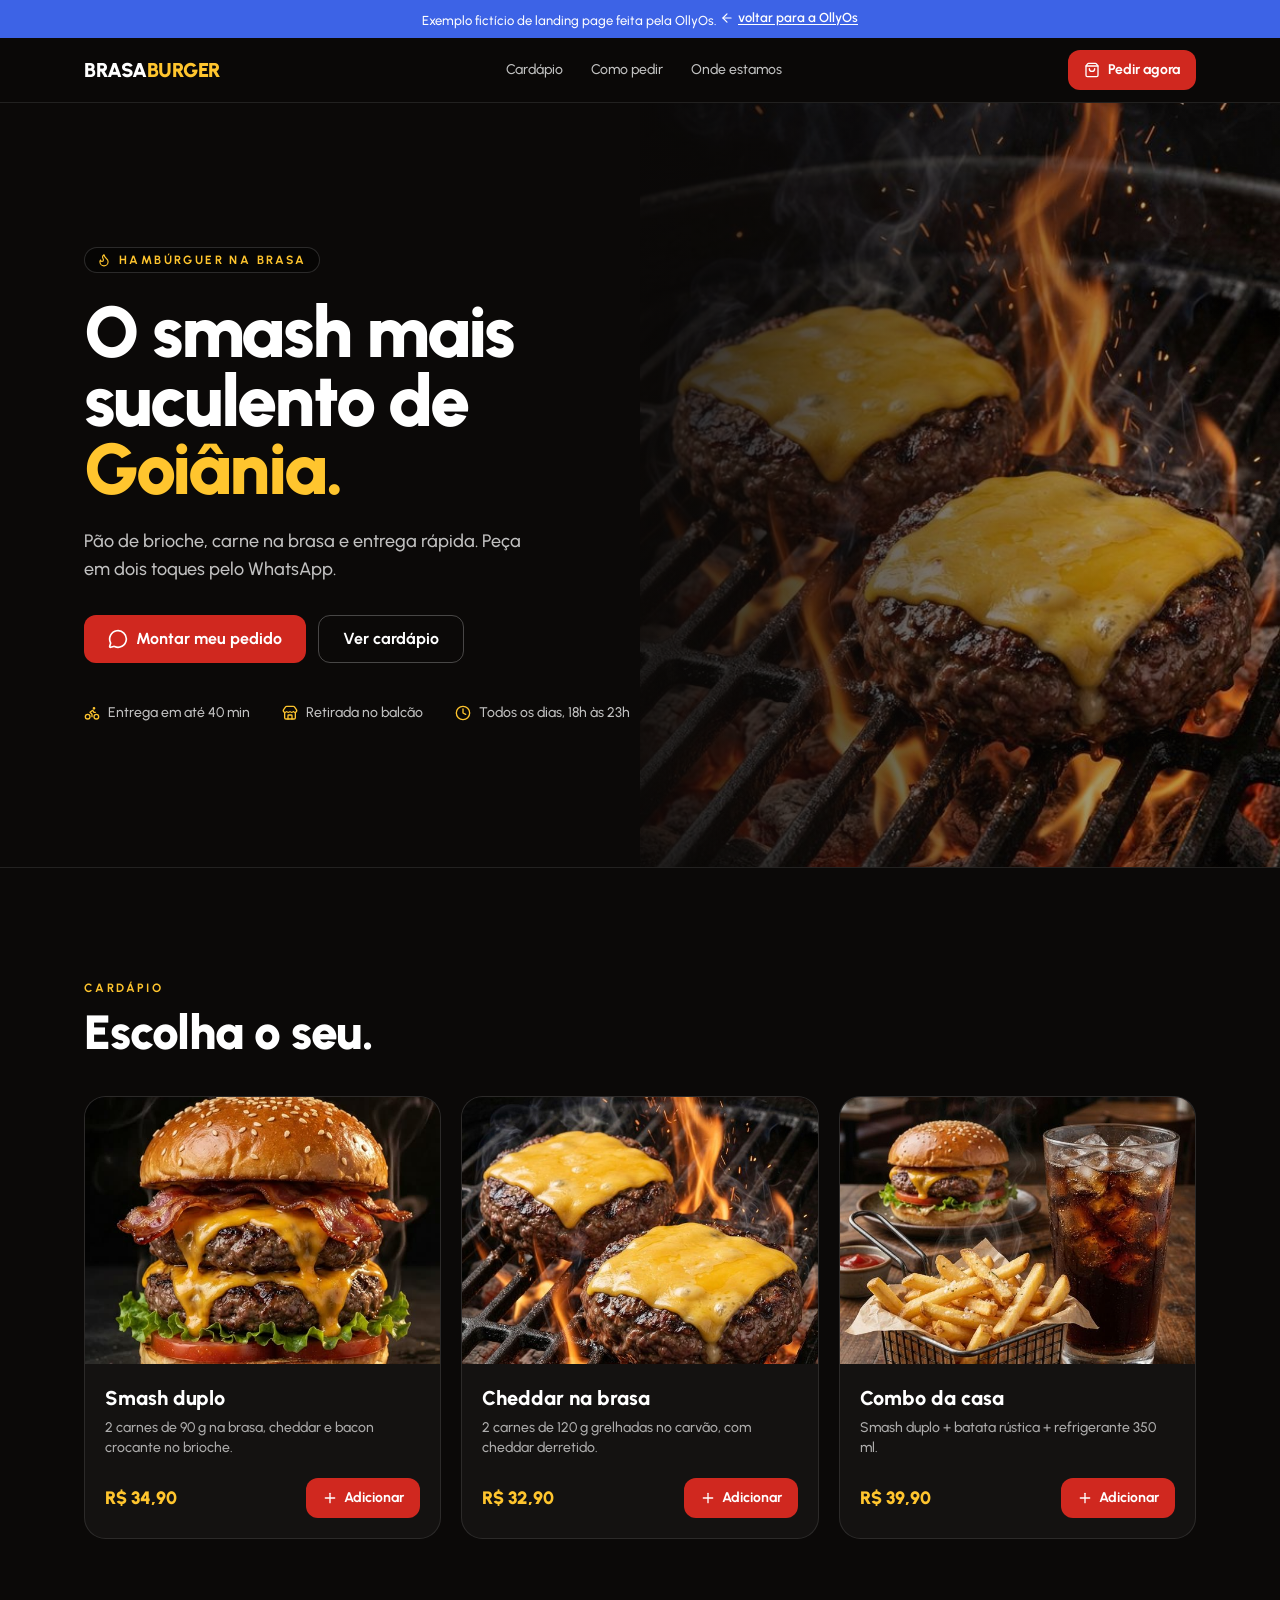
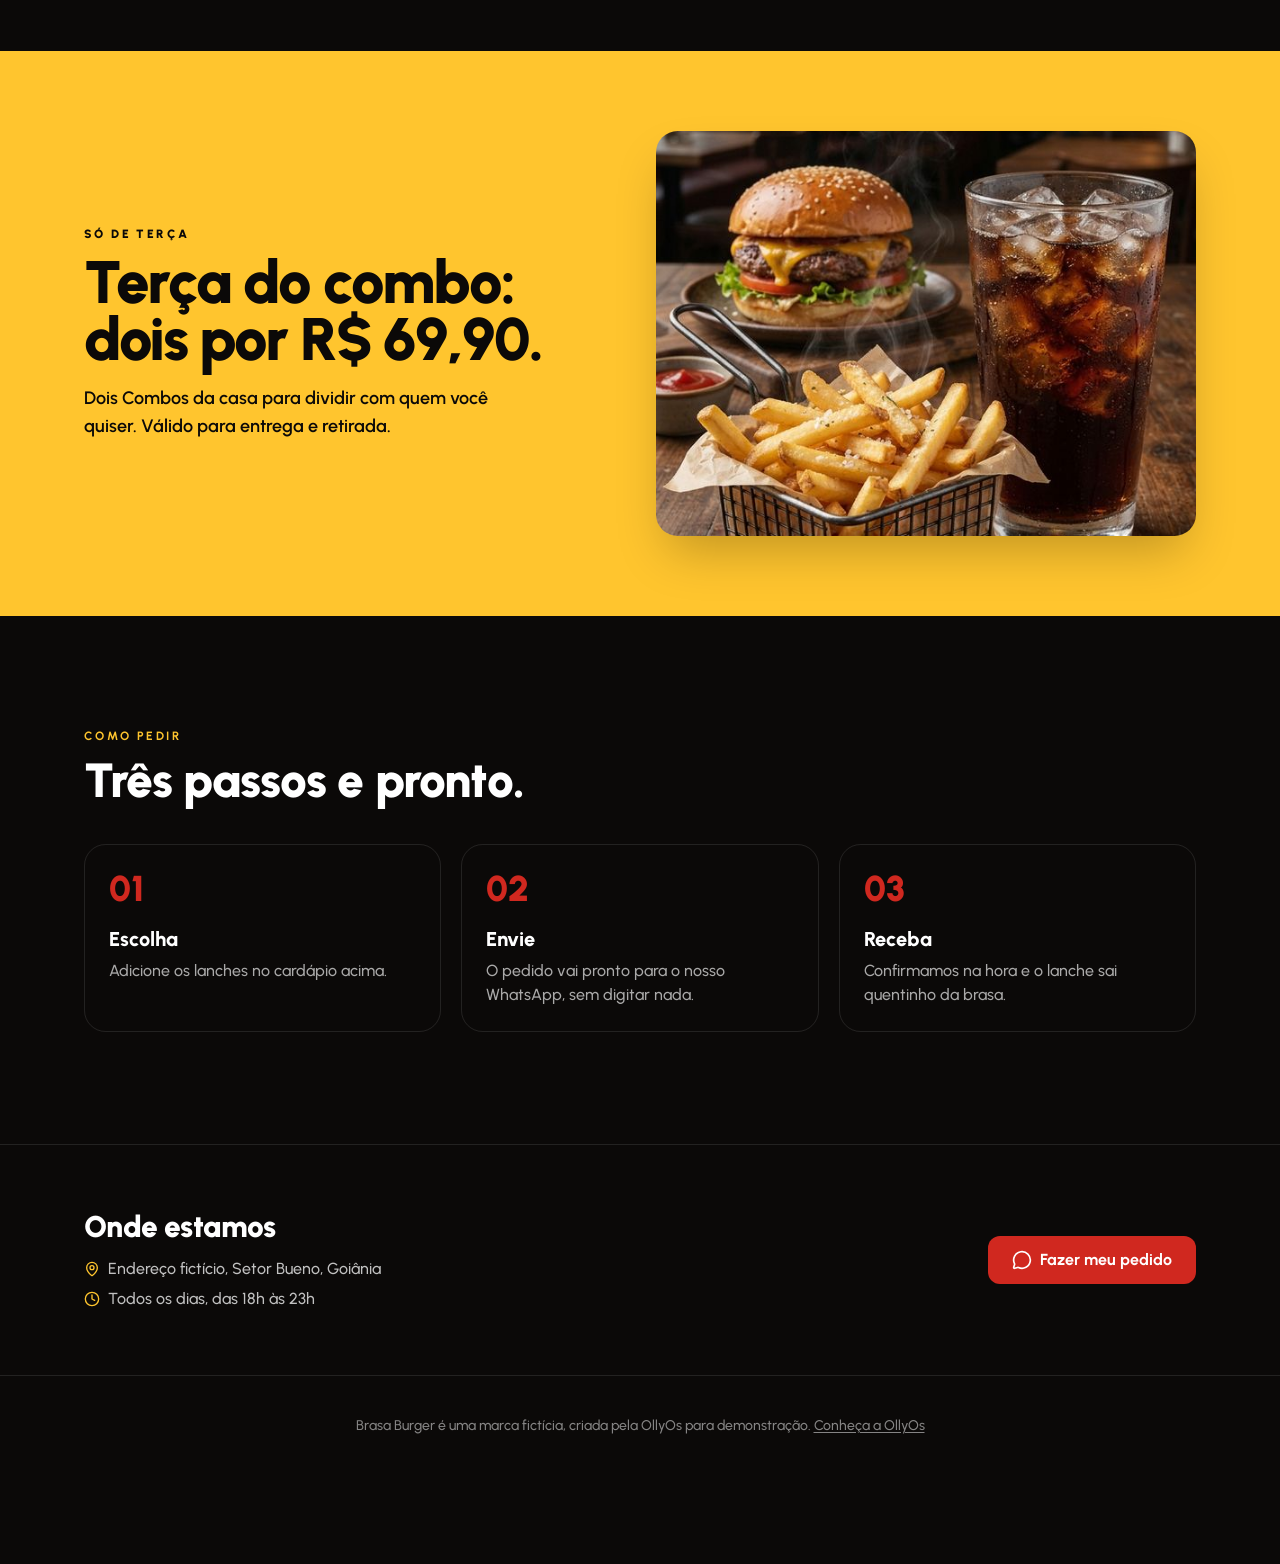
==== exemplo-site.html @ 30cc41c3 "Amostra grátis, site de exemplo em tela cheia, limites do CRM e regras de cancelamento nos combos Co" ====
<!doctype html>
<html lang="pt-BR">
  <head>
    <meta name="robots" content="noindex, nofollow" />
    <meta charset="UTF-8" />
    <meta name="viewport" content="width=device-width, initial-scale=1.0, viewport-fit=cover" />
    <title>Brasa Burger — exemplo de site — OllyOs</title>
    <meta name="description" content="Exemplo fictício de landing page de hamburgueria, feito pela OllyOs." />
    <meta name="theme-color" content="#0B0908" />
    <link rel="icon" type="image/png" href="favicon.png" />
    <link rel="apple-touch-icon" href="apple-touch-icon.png" />
    <style>html,body{background:#0b0908}</style>
    <script type="module" crossorigin src="./assets/exemploSite-xk24QhPI.js"></script>
    <link rel="modulepreload" crossorigin href="./assets/createLucideIcon-D706LfEn.js">
    <link rel="modulepreload" crossorigin href="./assets/plus-B16WpxLo.js">
    <link rel="stylesheet" crossorigin href="./assets/createLucideIcon-DLbm3dFb.css">
  </head>
  <body>
    <div id="root"></div>
  </body>
</html>
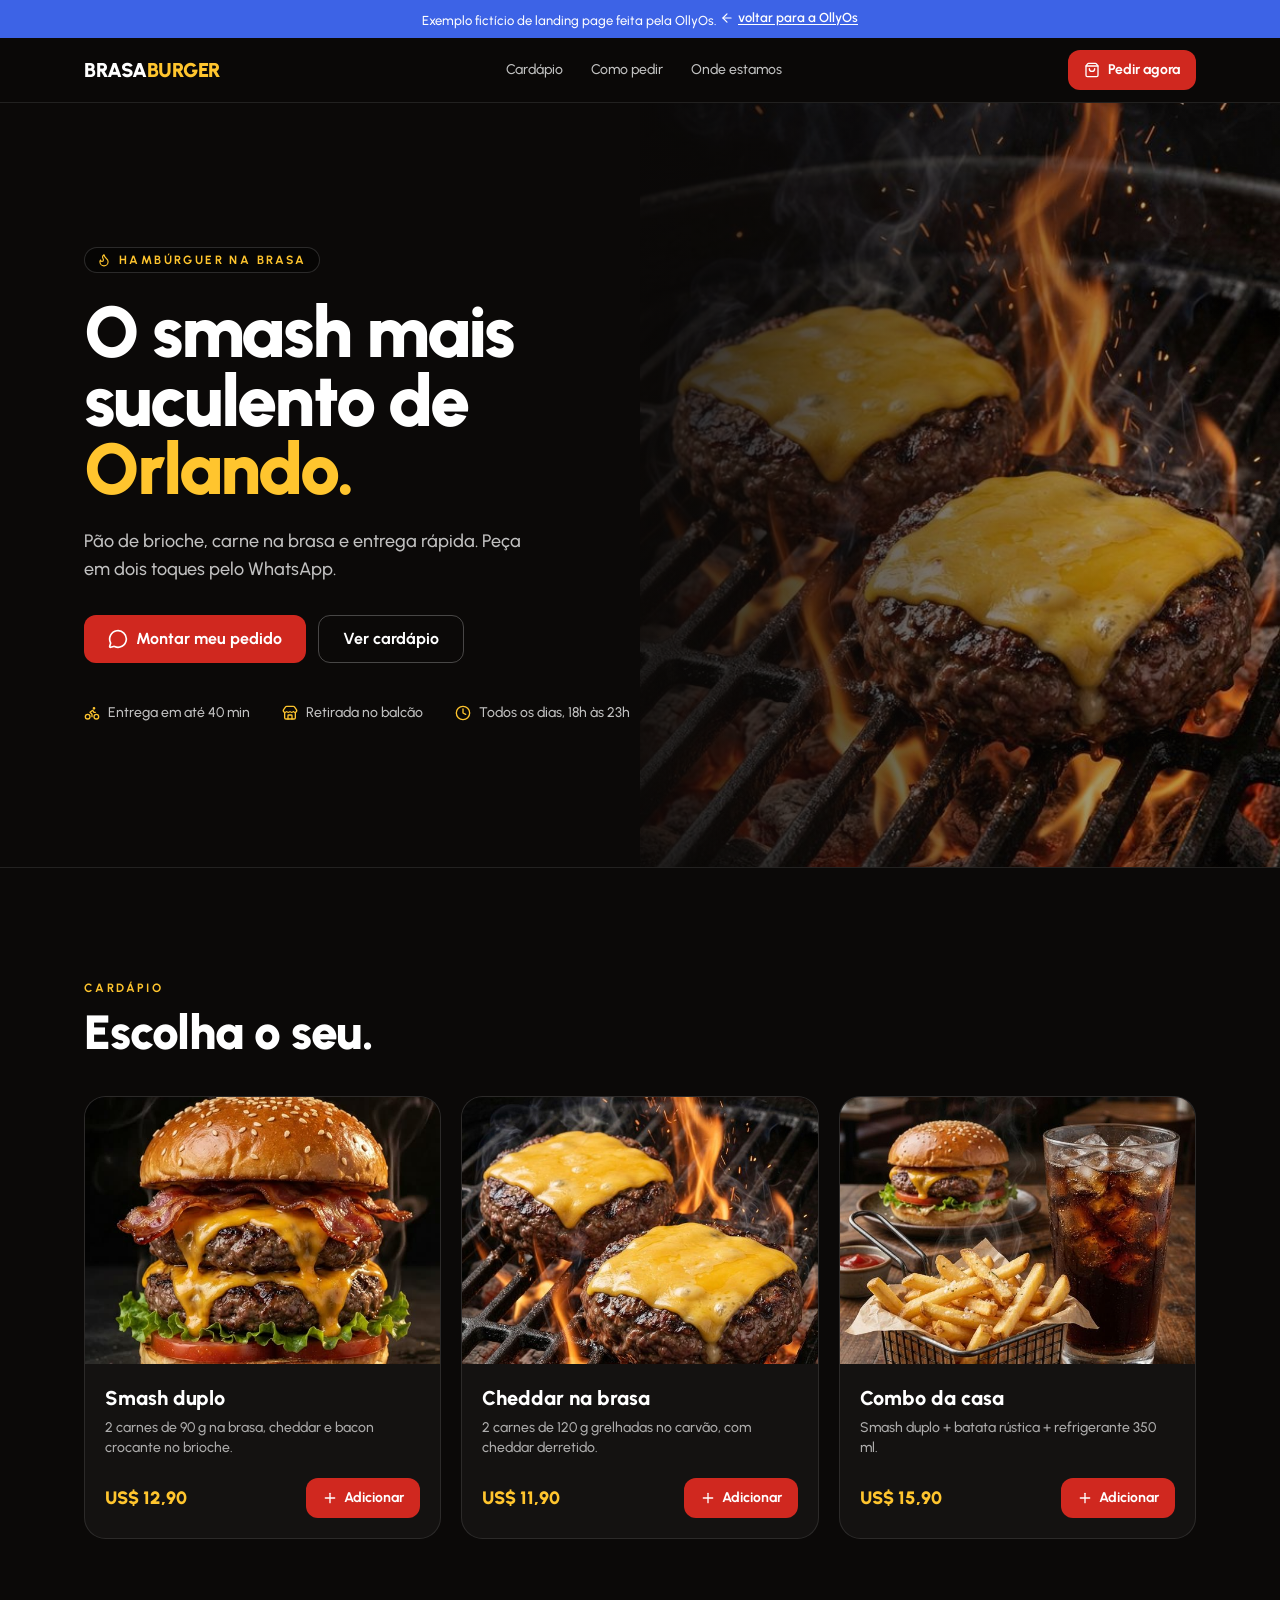
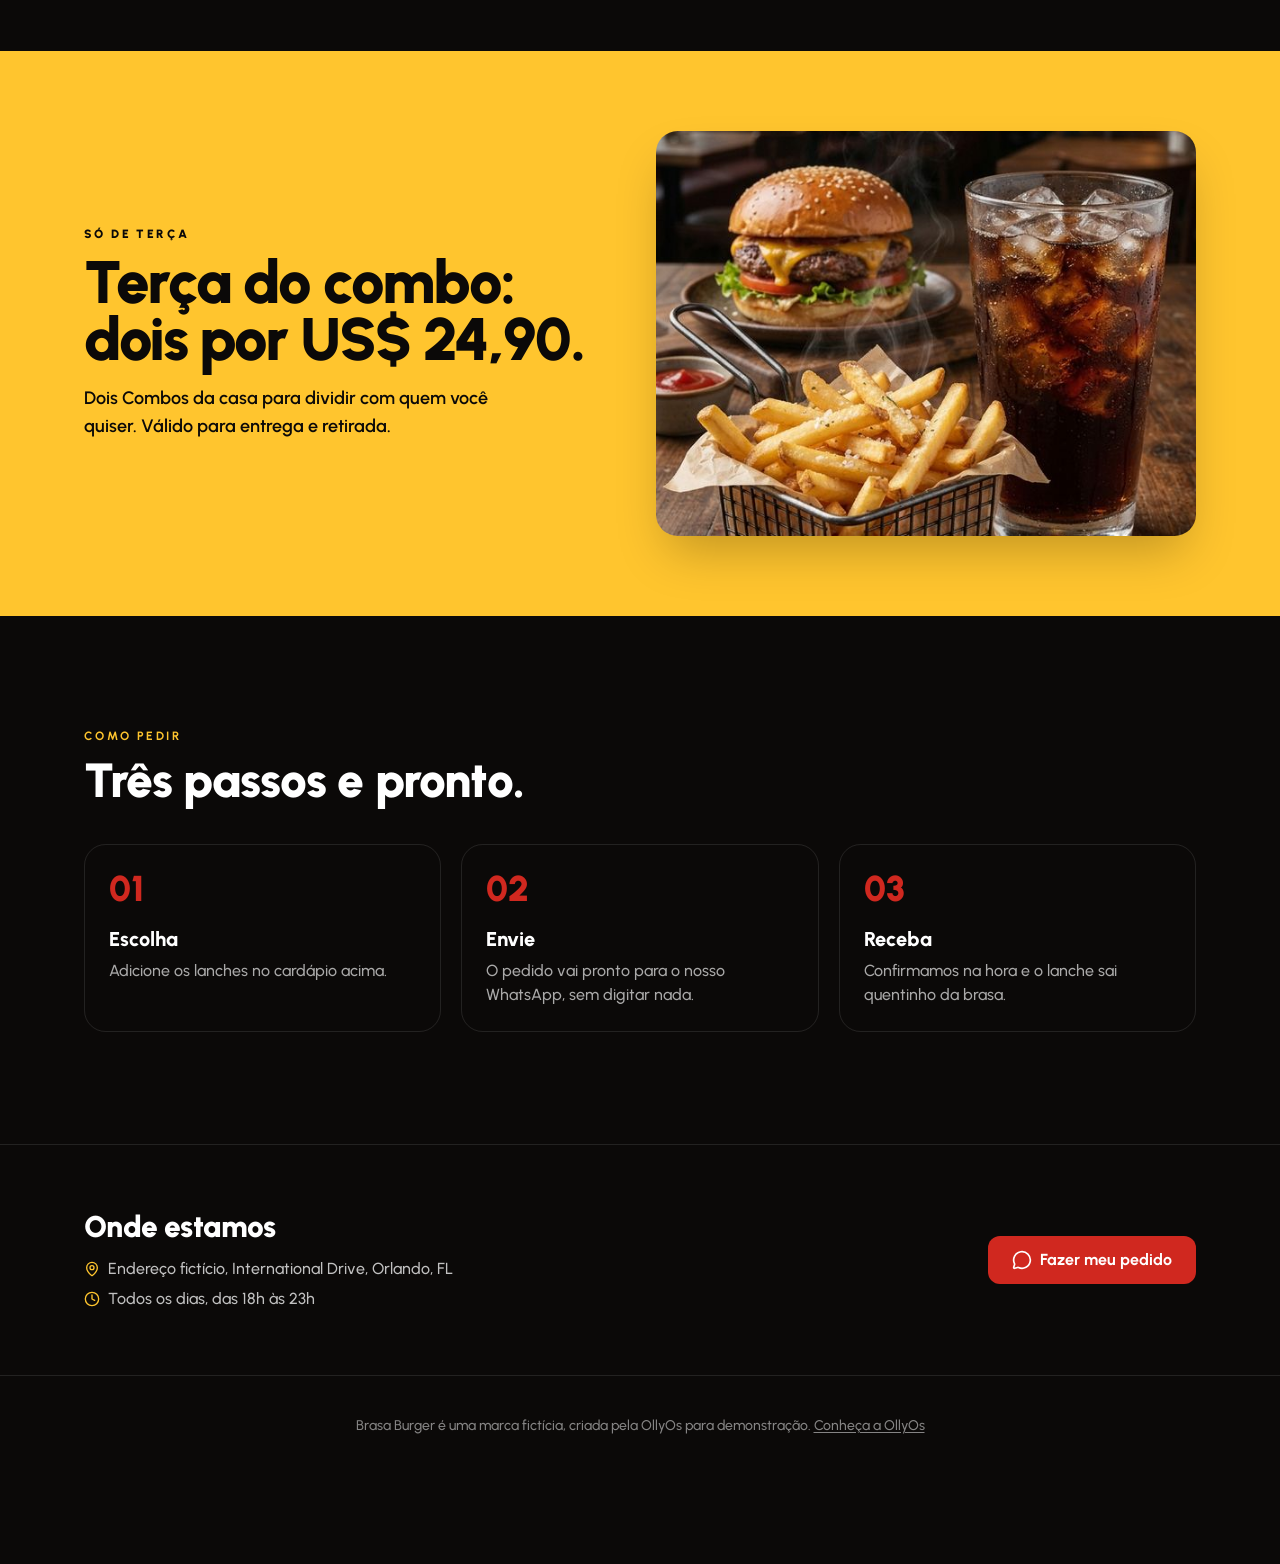
==== commit 00c59a00: "Foco em brasileiros nos EUA: preços em dólar, vídeo no topo, FAQ nova e vídeos mais leves Co-Authore" ====
--- a/exemplo-site.html
+++ b/exemplo-site.html
@@ -1,8 +1,8 @@
 <!doctype html>
 <html lang="pt-BR">
   <head>
+    <meta charset="UTF-8" />
     <meta name="robots" content="noindex, nofollow" />
-    <meta charset="UTF-8" />
     <meta name="viewport" content="width=device-width, initial-scale=1.0, viewport-fit=cover" />
     <title>Brasa Burger — exemplo de site — OllyOs</title>
     <meta name="description" content="Exemplo fictício de landing page de hamburgueria, feito pela OllyOs." />
@@ -10,10 +10,10 @@
     <link rel="icon" type="image/png" href="favicon.png" />
     <link rel="apple-touch-icon" href="apple-touch-icon.png" />
     <style>html,body{background:#0b0908}</style>
-    <script type="module" crossorigin src="./assets/exemploSite-xk24QhPI.js"></script>
-    <link rel="modulepreload" crossorigin href="./assets/createLucideIcon-D706LfEn.js">
-    <link rel="modulepreload" crossorigin href="./assets/plus-B16WpxLo.js">
-    <link rel="stylesheet" crossorigin href="./assets/createLucideIcon-DLbm3dFb.css">
+    <script type="module" crossorigin src="./assets/exemploSite-iEBERi0J.js"></script>
+    <link rel="modulepreload" crossorigin href="./assets/createLucideIcon-B9EWJ7lh.js">
+    <link rel="modulepreload" crossorigin href="./assets/plus-DNish4GR.js">
+    <link rel="stylesheet" crossorigin href="./assets/createLucideIcon-BIiYd9Ao.css">
   </head>
   <body>
     <div id="root"></div>
